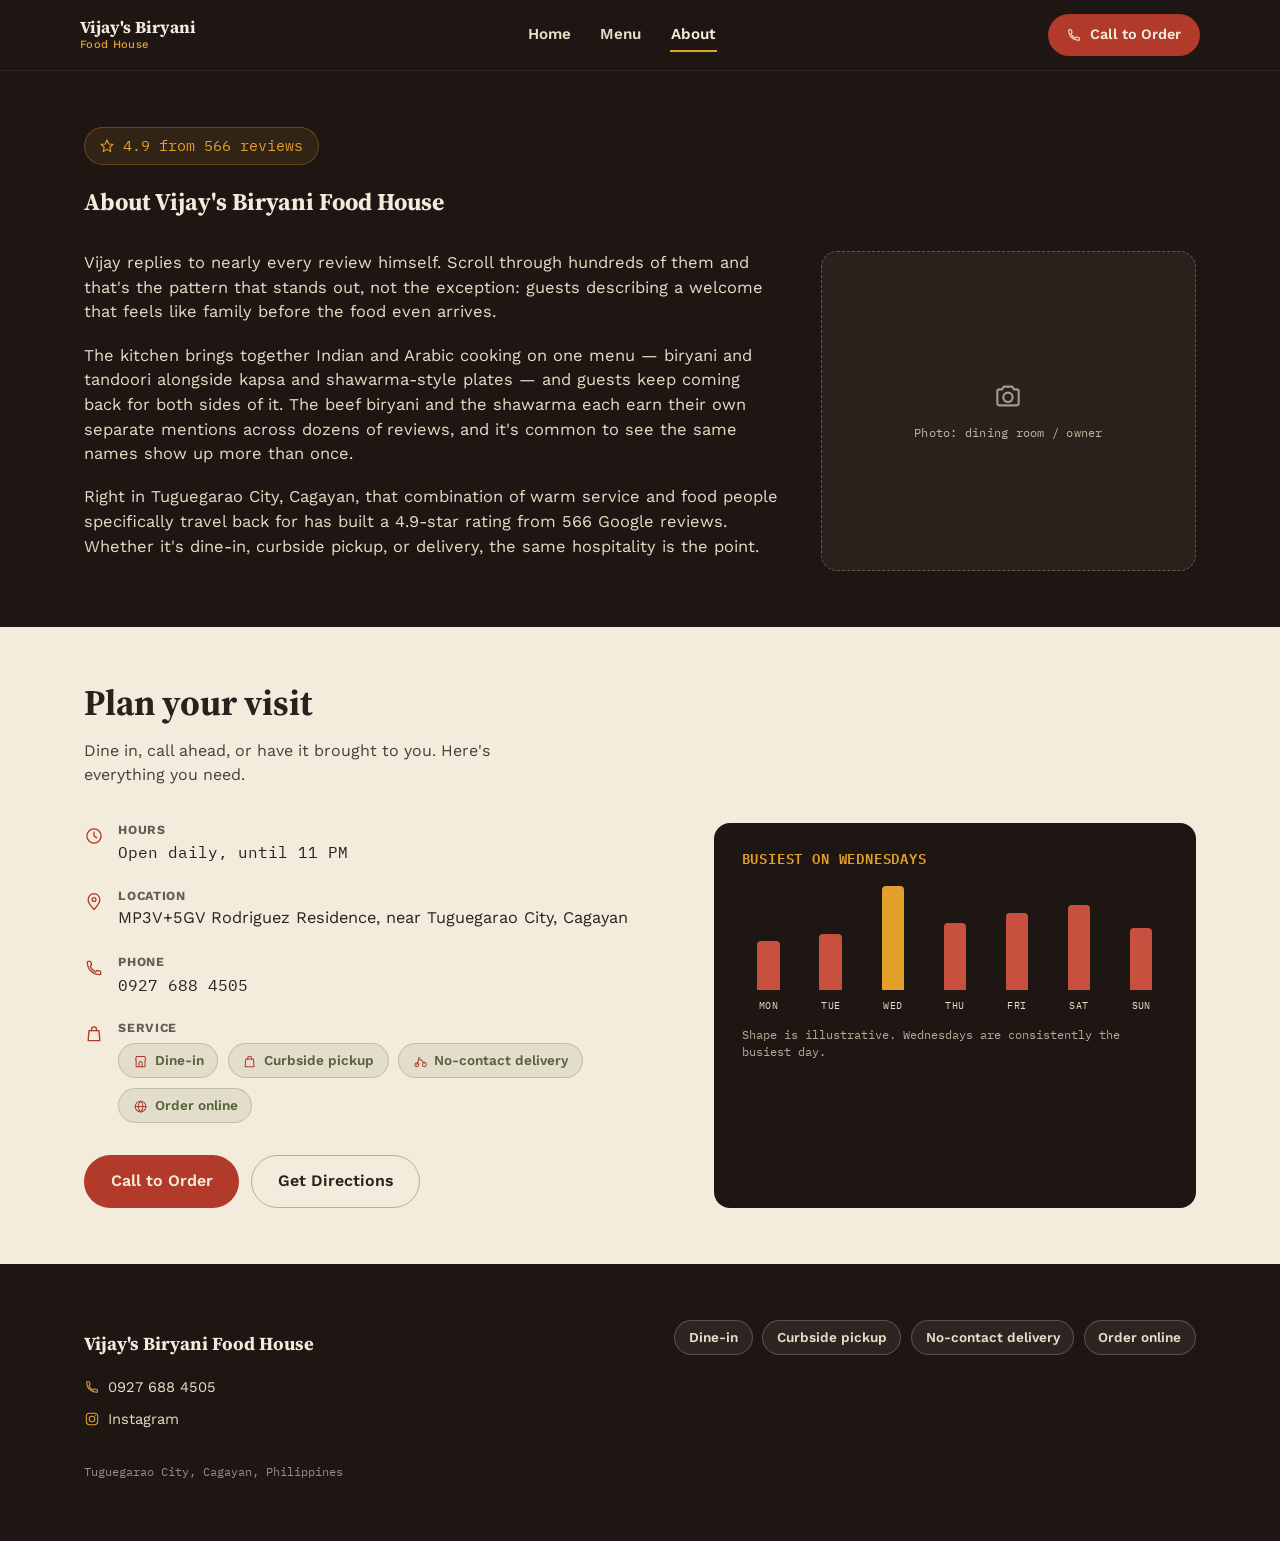
==== about.html @ c2e27585 "Add files via upload" ====
<!DOCTYPE html>
<html lang="en">
<head>
<meta charset="UTF-8">
<meta name="viewport" content="width=device-width, initial-scale=1">
<title>About | Vijay's Biryani Food House</title>
<meta name="description" content="The hospitality story behind Vijay's Biryani Food House in Tuguegarao City, plus hours, location, and how to reach us. Rated 4.9 stars from 566 Google reviews.">
<meta name="theme-color" content="#1E1613">
<link rel="icon" href="data:image/svg+xml,%3Csvg xmlns='http://www.w3.org/2000/svg' viewBox='0 0 100 100'%3E%3Crect width='100' height='100' rx='20' fill='%231E1613'/%3E%3Ccircle cx='50' cy='50' r='28' fill='none' stroke='%23E3A02A' stroke-width='6'/%3E%3Ccircle cx='50' cy='50' r='10' fill='%23B23A2A'/%3E%3C/svg%3E">
<link rel="preconnect" href="https://fonts.googleapis.com">
<link rel="preconnect" href="https://fonts.gstatic.com" crossorigin>
<link href="https://fonts.googleapis.com/css2?family=Work+Sans:wght@400;500;600;700&family=Source+Serif+4:ital,wght@0,600;0,700;1,600;1,700&family=IBM+Plex+Mono:wght@400;500;600&display=swap" rel="stylesheet">
<link rel="stylesheet" href="styles.css">
</head>
<body>

<a class="skip-link" href="#main">Skip to content</a>

<header class="site-header">
  <div class="header-inner">
    <a class="brand" href="index.html">Vijay's Biryani<span>Food House</span></a>
    <nav class="site-nav" aria-label="Primary">
      <a href="index.html">Home</a>
      <a href="menu.html">Menu</a>
      <a href="about.html" aria-current="page">About</a>
    </nav>
    <div class="header-actions">
      <a class="btn btn-primary header-cta" href="tel:+639276884505" aria-label="Call to Order">
        <svg class="icon" viewBox="0 0 24 24" fill="none" stroke="currentColor" stroke-width="1.6" stroke-linecap="round" stroke-linejoin="round" aria-hidden="true"><path d="M4 5c0-.6.4-1 1-1h2.2c.5 0 .9.3 1 .8l.8 3a1 1 0 0 1-.3 1L7.4 10a12 12 0 0 0 6.6 6.6l1.2-1.3a1 1 0 0 1 1-.3l3 .8c.5.1.8.5.8 1V19c0 .6-.4 1-1 1C10.5 20 4 13.5 4 5Z"/></svg>
        <span class="header-cta-label">Call to Order</span>
      </a>
      <button class="nav-toggle" type="button" aria-expanded="false" aria-controls="mobile-nav-panel" aria-label="Toggle menu">
        <svg class="icon icon-menu" viewBox="0 0 24 24" fill="none" stroke="currentColor" stroke-width="1.8" stroke-linecap="round" stroke-linejoin="round" aria-hidden="true"><path d="M4 7h16M4 12h16M4 17h16"/></svg>
        <svg class="icon icon-close" viewBox="0 0 24 24" fill="none" stroke="currentColor" stroke-width="1.8" stroke-linecap="round" stroke-linejoin="round" aria-hidden="true"><path d="M6 6l12 12M18 6 6 18"/></svg>
      </button>
    </div>
  </div>
  <nav class="mobile-nav-panel" id="mobile-nav-panel" aria-label="Primary mobile">
    <a href="index.html">Home</a>
    <a href="menu.html">Menu</a>
    <a href="about.html" aria-current="page">About</a>
  </nav>
</header>

<main id="main">

  <section id="story" class="section-char">
    <div class="container">
      <div class="section-head reveal">
        <span class="rating-badge">
          <svg class="icon" viewBox="0 0 24 24" fill="none" stroke="currentColor" stroke-width="1.6" stroke-linecap="round" stroke-linejoin="round" aria-hidden="true"><path d="m12 3 2.6 5.9 6.4.6-4.8 4.4 1.4 6.3L12 17.1 6.4 20.2l1.4-6.3-4.8-4.4 6.4-.6L12 3Z"/></svg>
          4.9 from 566 reviews
        </span>
        <h1>About Vijay's Biryani Food House</h1>
      </div>

      <div class="story-grid">
        <div class="story-copy reveal">
          <p>Vijay replies to nearly every review himself. Scroll through hundreds of them and that's the pattern that stands out, not the exception: guests describing a welcome that feels like family before the food even arrives.</p>
          <p>The kitchen brings together Indian and Arabic cooking on one menu — biryani and tandoori alongside kapsa and shawarma-style plates — and guests keep coming back for both sides of it. The beef biryani and the shawarma each earn their own separate mentions across dozens of reviews, and it's common to see the same names show up more than once.</p>
          <p>Right in Tuguegarao City, Cagayan, that combination of warm service and food people specifically travel back for has built a 4.9-star rating from 566 Google reviews. Whether it's dine-in, curbside pickup, or delivery, the same hospitality is the point.</p>
        </div>
        <div class="story-photo reveal">
          <div class="photo-placeholder on-char placeholder-lg" role="img" aria-label="Photo placeholder: interior or owner">
            <svg class="icon-lg" viewBox="0 0 24 24" fill="none" stroke="currentColor" stroke-width="1.6" stroke-linecap="round" stroke-linejoin="round" aria-hidden="true"><path d="M4 8.5C4 7.7 4.7 7 5.5 7h2l1-1.6c.2-.3.5-.4.9-.4h5.2c.4 0 .7.1.9.4L16.5 7h2c.8 0 1.5.7 1.5 1.5v9c0 .8-.7 1.5-1.5 1.5h-13A1.5 1.5 0 0 1 4 17.5v-9Z"/><circle cx="12" cy="13" r="3.5"/></svg>
            <span class="placeholder-caption">Photo: dining room / owner</span>
          </div>
        </div>
      </div>
      <!-- TODO: confirm owner's name with client for direct attribution -->
    </div>
  </section>

  <section id="visit" class="section-basmati">
    <div class="container">
      <div class="section-head reveal">
        <h2>Plan your visit</h2>
        <p>Dine in, call ahead, or have it brought to you. Here's everything you need.</p>
      </div>

      <div class="visit-grid">
        <div class="visit-facts reveal">

          <div class="fact-row">
            <svg class="icon" viewBox="0 0 24 24" fill="none" stroke="currentColor" stroke-width="1.6" stroke-linecap="round" stroke-linejoin="round" aria-hidden="true"><circle cx="12" cy="12" r="8.5"/><path d="M12 7.5V12l3.2 2"/></svg>
            <div>
              <h3>Hours</h3>
              <p class="mono">Open daily, until 11 PM</p>
            </div>
          </div>

          <div class="fact-row">
            <svg class="icon" viewBox="0 0 24 24" fill="none" stroke="currentColor" stroke-width="1.6" stroke-linecap="round" stroke-linejoin="round" aria-hidden="true"><path d="M12 21s7-7.2 7-12a7 7 0 1 0-14 0c0 4.8 7 12 7 12Z"/><circle cx="12" cy="9" r="2.3"/></svg>
            <div>
              <h3>Location</h3>
              <p>MP3V+5GV Rodriguez Residence, near Tuguegarao City, Cagayan</p>
            </div>
          </div>

          <div class="fact-row">
            <svg class="icon" viewBox="0 0 24 24" fill="none" stroke="currentColor" stroke-width="1.6" stroke-linecap="round" stroke-linejoin="round" aria-hidden="true"><path d="M4 5c0-.6.4-1 1-1h2.2c.5 0 .9.3 1 .8l.8 3a1 1 0 0 1-.3 1L7.4 10a12 12 0 0 0 6.6 6.6l1.2-1.3a1 1 0 0 1 1-.3l3 .8c.5.1.8.5.8 1V19c0 .6-.4 1-1 1C10.5 20 4 13.5 4 5Z"/></svg>
            <div>
              <h3>Phone</h3>
              <p class="mono">0927 688 4505</p>
            </div>
          </div>

          <div class="fact-row">
            <svg class="icon" viewBox="0 0 24 24" fill="none" stroke="currentColor" stroke-width="1.6" stroke-linecap="round" stroke-linejoin="round" aria-hidden="true"><path d="M6 8h12l1 12H5L6 8Z"/><path d="M9 8V6.5a3 3 0 0 1 6 0V8"/></svg>
            <div>
              <h3>Service</h3>
              <div class="badge-row">
                <span class="badge">
                  <svg class="icon" viewBox="0 0 24 24" fill="none" stroke="currentColor" stroke-width="1.6" stroke-linecap="round" stroke-linejoin="round" aria-hidden="true"><path d="M4 9.5 5.2 4h13.6L20 9.5"/><path d="M5 9.5V20h14V9.5"/><path d="M9.5 20v-5.5a2.5 2.5 0 0 1 5 0V20"/></svg>
                  Dine-in
                </span>
                <span class="badge">
                  <svg class="icon" viewBox="0 0 24 24" fill="none" stroke="currentColor" stroke-width="1.6" stroke-linecap="round" stroke-linejoin="round" aria-hidden="true"><path d="M6 8h12l1 12H5L6 8Z"/><path d="M9 8V6.5a3 3 0 0 1 6 0V8"/></svg>
                  Curbside pickup
                </span>
                <span class="badge">
                  <svg class="icon" viewBox="0 0 24 24" fill="none" stroke="currentColor" stroke-width="1.6" stroke-linecap="round" stroke-linejoin="round" aria-hidden="true"><circle cx="6" cy="17" r="3"/><circle cx="18" cy="17" r="3"/><path d="M6 17 9 9h4l3 4h3"/><path d="M9 9V6h2"/></svg>
                  No-contact delivery
                </span>
                <span class="badge">
                  <svg class="icon" viewBox="0 0 24 24" fill="none" stroke="currentColor" stroke-width="1.6" stroke-linecap="round" stroke-linejoin="round" aria-hidden="true"><circle cx="12" cy="12" r="8.5"/><path d="M3.5 12h17M12 3.5c2.5 2.3 3.8 5.3 3.8 8.5s-1.3 6.2-3.8 8.5c-2.5-2.3-3.8-5.3-3.8-8.5S9.5 5.8 12 3.5Z"/></svg>
                  Order online
                </span>
              </div>
            </div>
          </div>

          <div class="visit-actions">
            <a class="btn btn-primary" href="tel:+639276884505">Call to Order</a>
            <a class="btn btn-ghost-light" href="https://www.google.com/maps/search/?api=1&amp;query=MP3V%2B5GV+Tuguegarao+City%2C+Cagayan" target="_blank" rel="noopener">Get Directions</a>
          </div>
        </div>

        <div class="popular-times reveal">
          <h3>Busiest on Wednesdays</h3>
          <div class="bars">
            <div class="bar-col"><div class="bar" style="height:38%"></div><span class="bar-label">MON</span></div>
            <div class="bar-col"><div class="bar" style="height:44%"></div><span class="bar-label">TUE</span></div>
            <div class="bar-col is-peak"><div class="bar" style="height:100%"></div><span class="bar-label">WED</span></div>
            <div class="bar-col"><div class="bar" style="height:52%"></div><span class="bar-label">THU</span></div>
            <div class="bar-col"><div class="bar" style="height:60%"></div><span class="bar-label">FRI</span></div>
            <div class="bar-col"><div class="bar" style="height:66%"></div><span class="bar-label">SAT</span></div>
            <div class="bar-col"><div class="bar" style="height:48%"></div><span class="bar-label">SUN</span></div>
          </div>
          <p class="caption">Shape is illustrative. Wednesdays are consistently the busiest day.</p>
        </div>
      </div>
    </div>
  </section>

</main>

<footer class="site-footer">
  <div class="container footer-inner">
    <div>
      <p class="footer-brand">Vijay's Biryani Food House</p>
      <div class="footer-contact">
        <a href="tel:+639276884505">
          <svg class="icon" viewBox="0 0 24 24" fill="none" stroke="currentColor" stroke-width="1.6" stroke-linecap="round" stroke-linejoin="round" aria-hidden="true"><path d="M4 5c0-.6.4-1 1-1h2.2c.5 0 .9.3 1 .8l.8 3a1 1 0 0 1-.3 1L7.4 10a12 12 0 0 0 6.6 6.6l1.2-1.3a1 1 0 0 1 1-.3l3 .8c.5.1.8.5.8 1V19c0 .6-.4 1-1 1C10.5 20 4 13.5 4 5Z"/></svg>
          0927 688 4505
        </a>
        <a href="https://www.instagram.com/vijaysbriyanifoodhouse/" target="_blank" rel="noopener noreferrer">
          <svg class="icon" viewBox="0 0 24 24" fill="none" stroke="currentColor" stroke-width="1.6" stroke-linecap="round" stroke-linejoin="round" aria-hidden="true"><rect x="3.5" y="3.5" width="17" height="17" rx="5"/><circle cx="12" cy="12" r="4.2"/><circle cx="17" cy="7" r="0.9" fill="currentColor" stroke="none"/></svg>
          Instagram <!-- TODO: confirm handle and link with client before launch -->
        </a>
      </div>
    </div>

    <div class="badge-row">
      <span class="badge">Dine-in</span>
      <span class="badge">Curbside pickup</span>
      <span class="badge">No-contact delivery</span>
      <span class="badge">Order online</span>
    </div>
  </div>
  <div class="container">
    <p class="footer-fine">Tuguegarao City, Cagayan, Philippines</p>
  </div>
</footer>

<a class="sticky-cta" href="tel:+639276884505">
  <svg class="icon" viewBox="0 0 24 24" fill="none" stroke="currentColor" stroke-width="1.8" stroke-linecap="round" stroke-linejoin="round" aria-hidden="true"><path d="M4 5c0-.6.4-1 1-1h2.2c.5 0 .9.3 1 .8l.8 3a1 1 0 0 1-.3 1L7.4 10a12 12 0 0 0 6.6 6.6l1.2-1.3a1 1 0 0 1 1-.3l3 .8c.5.1.8.5.8 1V19c0 .6-.4 1-1 1C10.5 20 4 13.5 4 5Z"/></svg>
  Call to Order
</a>

<script src="script.js"></script>

</body>
</html>
---- styles.css ----
/* ============================================================
   STRUCTURAL LOGIC (per design brief, kept here so it isn't
   lost in revisions):
   Sections alternate --char (tandoor charcoal, kitchen-glow)
   and --basmati (dining-room cream), now applied across pages
   as well as within them. Hospitality/warmth moments (hero,
   Thank You Wall, the About story) are char. Practical/planning
   moments (menu, hours/location) are basmati. The footer returns
   to char to close the bracket the header opened. Shape system:
   buttons are full-pill, cards use a 16px soft radius, applied
   consistently throughout.
   ============================================================ */

:root {
  --char: #1E1613;
  --char-soft: #2A211C;
  --ember: #B23A2A;
  --ember-soft: #C8503F;
  --saffron: #E3A02A;
  --basmati: #F3ECDD;
  --basmati-dim: #E7DCC5;
  --coriander: #56643C;
  --ink: #2A211C;

  --font-display: "Source Serif 4", Georgia, serif;
  --font-body: "Work Sans", -apple-system, sans-serif;
  --font-mono: "IBM Plex Mono", ui-monospace, monospace;

  --radius-card: 16px;
  --radius-pill: 999px;

  --max-w: 72rem;
}

*, *::before, *::after { box-sizing: border-box; }
html { scroll-behavior: smooth; overflow-x: hidden; }
@media (prefers-reduced-motion: reduce) {
  html { scroll-behavior: auto; }
}

body {
  margin: 0;
  font-family: var(--font-body);
  background: var(--basmati);
  color: var(--ink);
  line-height: 1.5;
  -webkit-font-smoothing: antialiased;
  overflow-x: hidden;
}

img, svg { display: block; max-width: 100%; }
a { color: inherit; text-decoration: none; }

h1, h2, h3 { font-family: var(--font-display); font-weight: 700; margin: 0; line-height: 1.1; }

.container {
  max-width: var(--max-w);
  margin: 0 auto;
  padding-inline: 1.25rem;
}

.icon { width: 1.25rem; height: 1.25rem; flex-shrink: 0; }

/* -------------------- focus & a11y -------------------- */

.skip-link {
  position: absolute;
  left: 1rem;
  top: -3rem;
  background: var(--saffron);
  color: var(--char);
  padding: 0.6rem 1rem;
  border-radius: 8px;
  font-weight: 600;
  transition: top 0.2s ease;
  z-index: 100;
}
.skip-link:focus { top: 1rem; }

:focus-visible {
  outline: 3px solid var(--saffron);
  outline-offset: 2px;
}

/* -------------------- buttons -------------------- */

.btn {
  display: inline-flex;
  align-items: center;
  justify-content: center;
  gap: 0.5rem;
  white-space: nowrap;
  font-family: var(--font-body);
  font-weight: 600;
  font-size: 1rem;
  padding: 0.85rem 1.6rem;
  border-radius: var(--radius-pill);
  border: 1px solid transparent;
  cursor: pointer;
  transition: transform 0.15s ease;
}
@media (prefers-reduced-motion: reduce) { .btn { transition: none; } }
.btn:active { transform: scale(0.98); }

.btn-primary {
  background: var(--ember);
  color: var(--basmati);
}
.btn-primary:hover { background: var(--ember-soft); }

.btn-ghost-dark {
  background: transparent;
  color: var(--basmati);
  border-color: rgba(243, 236, 221, 0.4);
}
.btn-ghost-dark:hover { border-color: var(--basmati); }

.btn-ghost-light {
  background: transparent;
  color: var(--ink);
  border-color: rgba(42, 33, 28, 0.3);
}
.btn-ghost-light:hover { border-color: var(--ink); }

/* -------------------- header -------------------- */

.site-header {
  background: var(--char);
  position: sticky;
  top: 0;
  z-index: 40;
  border-bottom: 1px solid rgba(243, 236, 221, 0.08);
}
.header-inner {
  max-width: var(--max-w);
  margin: 0 auto;
  padding: 0.85rem 1rem;
  display: flex;
  align-items: center;
  justify-content: space-between;
  gap: 0.75rem;
  min-height: 64px;
}
.brand {
  font-family: var(--font-display);
  font-weight: 700;
  color: var(--basmati);
  font-size: 1.05rem;
  line-height: 1.2;
  min-width: 0;
  flex-shrink: 1;
}
.brand span { display: block; font-family: var(--font-body); font-weight: 500; font-size: 0.7rem; letter-spacing: 0.03em; color: var(--saffron); }
.header-cta { padding: 0.6rem 1.1rem; font-size: 0.9rem; flex-shrink: 0; }
.header-cta .icon { width: 1rem; height: 1rem; }

.header-actions { display: flex; align-items: center; gap: 0.5rem; flex-shrink: 0; }

/* -------------------- primary nav (desktop) -------------------- */

.site-nav {
  display: none;
  align-items: center;
  gap: 1.75rem;
  font-weight: 600;
  font-size: 0.95rem;
}
.site-nav a {
  color: var(--basmati-dim);
  padding: 0.3rem 0.05rem;
  border-bottom: 2px solid transparent;
}
.site-nav a:hover { color: var(--basmati); }
.site-nav a[aria-current="page"] { color: var(--basmati); border-bottom-color: var(--saffron); }

/* -------------------- nav toggle (mobile) -------------------- */

.nav-toggle {
  display: inline-flex;
  align-items: center;
  justify-content: center;
  width: 2.5rem;
  height: 2.5rem;
  background: transparent;
  border: 1px solid rgba(243, 236, 221, 0.3);
  border-radius: 8px;
  color: var(--basmati);
  cursor: pointer;
  flex-shrink: 0;
  padding: 0;
}
.nav-toggle .icon { width: 1.3rem; height: 1.3rem; }
.nav-toggle .icon-close { display: none; }
.nav-toggle[aria-expanded="true"] .icon-menu { display: none; }
.nav-toggle[aria-expanded="true"] .icon-close { display: block; }

.mobile-nav-panel {
  display: none;
  flex-direction: column;
  background: var(--char);
  border-top: 1px solid rgba(243, 236, 221, 0.08);
  padding: 0.25rem 1.25rem 1.25rem;
}
.mobile-nav-panel.is-open { display: flex; }
.mobile-nav-panel a {
  padding: 0.9rem 0.25rem;
  font-weight: 600;
  font-size: 1rem;
  color: var(--basmati-dim);
  border-bottom: 1px solid rgba(243, 236, 221, 0.08);
}
.mobile-nav-panel a:last-child { border-bottom: none; }
.mobile-nav-panel a[aria-current="page"] { color: var(--saffron); }

@media (min-width: 768px) {
  .site-nav { display: flex; }
  .nav-toggle { display: none; }
  .mobile-nav-panel { display: none !important; }
}

@media (max-width: 420px) {
  .brand { font-size: 0.92rem; }
  .header-cta { padding: 0.6rem 0.7rem; }
  .header-cta .header-cta-label { position: absolute; width: 1px; height: 1px; padding: 0; margin: -1px; overflow: hidden; clip: rect(0,0,0,0); white-space: nowrap; border: 0; }
}

/* -------------------- hero -------------------- */

.hero {
  background: var(--char);
  color: var(--basmati);
  padding-block: 3rem 4rem;
}
.hero-inner {
  max-width: 40rem;
}
.hero-eyebrow {
  display: inline-flex;
  align-items: center;
  gap: 0.4rem;
  font-family: var(--font-mono);
  font-size: 0.8rem;
  color: var(--saffron);
  margin-bottom: 1.25rem;
}
.hero-eyebrow .icon { width: 0.95rem; height: 0.95rem; color: var(--saffron); }
.hero h1 {
  font-size: clamp(2rem, 5.5vw + 0.6rem, 3.25rem);
  letter-spacing: -0.01em;
  margin-bottom: 1.1rem;
  max-width: 15ch;
}
.hero-sub {
  font-size: 1.05rem;
  color: var(--basmati-dim);
  max-width: 42ch;
  margin-bottom: 1.75rem;
}
.hero-actions {
  display: flex;
  flex-wrap: wrap;
  gap: 0.75rem;
}

/* page-hero: smaller variant used to open Menu (no hero image/CTA row) */
.hero.hero-page { padding-block: 2.75rem 3rem; }
.hero.hero-page h1 { max-width: 20ch; margin-bottom: 0.75rem; }
.hero.hero-page .hero-sub { margin-bottom: 0; }

/* -------------------- section shells -------------------- */

section { padding-block: 3.5rem; }
.section-basmati { background: var(--basmati); }
.section-char { background: var(--char); color: var(--basmati); }

.section-head { max-width: 38rem; margin-bottom: 2.25rem; }
.section-head h2 { font-size: clamp(1.6rem, 3vw + 0.6rem, 2.25rem); margin-bottom: 0.6rem; }
.section-head p { font-size: 1rem; max-width: 48ch; }
.section-basmati .section-head p { color: var(--char-soft); opacity: 0.85; }
.section-char .section-head p { color: var(--basmati-dim); }

/* -------------------- reveal on scroll -------------------- */

.reveal { opacity: 0; transform: translateY(18px); transition: opacity 0.6s ease, transform 0.6s ease; }
.reveal.is-visible { opacity: 1; transform: translateY(0); }
@media (prefers-reduced-motion: reduce) {
  .reveal { opacity: 1; transform: none; transition: none; }
}

/* -------------------- photo placeholder (reusable) -------------------- */

.photo-placeholder {
  border-radius: var(--radius-card);
  display: flex;
  flex-direction: column;
  align-items: center;
  justify-content: center;
  gap: 0.65rem;
  text-align: center;
  padding: 2rem 1rem;
  min-height: 220px;
}
.photo-placeholder .icon-lg { width: 2rem; height: 2rem; opacity: 0.65; }
.photo-placeholder .placeholder-caption {
  font-family: var(--font-mono);
  font-size: 0.78rem;
  letter-spacing: 0.02em;
  opacity: 0.8;
}
.photo-placeholder.on-basmati {
  background: var(--basmati-dim);
  border: 1px dashed rgba(42, 33, 28, 0.28);
  color: var(--char-soft);
}
.photo-placeholder.on-char {
  background: var(--char-soft);
  border: 1px dashed rgba(243, 236, 221, 0.28);
  color: var(--basmati-dim);
}
.photo-placeholder.placeholder-sm { min-height: 120px; padding: 1.25rem 1rem; margin-bottom: 1.1rem; }
.photo-placeholder.placeholder-lg { min-height: 320px; }

/* -------------------- home: dish teaser -------------------- */

.teaser-grid {
  display: grid;
  grid-template-columns: 1fr;
  gap: 1rem;
  margin-bottom: 2rem;
}
@media (min-width: 640px) { .teaser-grid { grid-template-columns: repeat(2, 1fr); } }
@media (min-width: 1024px) { .teaser-grid { grid-template-columns: repeat(4, 1fr); } }

.teaser-card {
  background: #FFFDF8;
  border: 1px solid rgba(42, 33, 28, 0.08);
  border-radius: var(--radius-card);
  padding: 1.35rem;
  display: flex;
  flex-direction: column;
  gap: 0.5rem;
}
.teaser-card h3 { font-family: var(--font-body); font-size: 1.02rem; font-weight: 700; }
.teaser-card .star { font-family: var(--font-mono); font-size: 0.78rem; color: var(--ember); }

/* -------------------- home: compact visit strip -------------------- */

.visit-strip {
  display: flex;
  flex-direction: column;
  gap: 1.75rem;
}
@media (min-width: 700px) {
  .visit-strip { flex-direction: row; align-items: center; justify-content: space-between; }
}
.visit-strip-facts { display: grid; gap: 1rem; }
.visit-strip-actions { display: flex; flex-wrap: wrap; gap: 0.75rem; flex-shrink: 0; }

/* -------------------- about: story -------------------- */

.story-grid {
  display: grid;
  grid-template-columns: 1fr;
  gap: 2rem;
  align-items: start;
}
@media (min-width: 900px) {
  .story-grid { grid-template-columns: 1.3fr 0.7fr; gap: 2.5rem; }
}
.story-copy p { font-size: 1.03rem; color: var(--basmati-dim); margin: 0 0 1.15rem; }
.story-copy p:last-child { margin-bottom: 0; }

/* -------------------- menu -------------------- */

.menu-groups {
  display: grid;
  grid-template-columns: 1fr;
  gap: 1.25rem;
}
@media (min-width: 640px) {
  .menu-groups { grid-template-columns: repeat(2, 1fr); }
}
@media (min-width: 1024px) {
  .menu-groups { grid-template-columns: repeat(3, 1fr); }
}

.menu-card {
  background: #FFFDF8;
  border: 1px solid rgba(42, 33, 28, 0.08);
  border-radius: var(--radius-card);
  padding: 1.5rem;
}
.menu-card h3 {
  font-size: 1.05rem;
  font-family: var(--font-body);
  font-weight: 700;
  text-transform: uppercase;
  letter-spacing: 0.04em;
  color: var(--ember);
  margin-bottom: 1rem;
}
.menu-card ul { list-style: none; margin: 0; padding: 0; display: grid; gap: 0.65rem; }
.menu-card li {
  display: flex;
  align-items: baseline;
  justify-content: space-between;
  gap: 0.75rem;
  font-size: 0.98rem;
  border-bottom: 1px dashed rgba(42, 33, 28, 0.12);
  padding-bottom: 0.6rem;
}
.menu-card li:last-child { border-bottom: none; padding-bottom: 0; }
.menu-card .star {
  color: var(--saffron);
  font-size: 0.85rem;
  flex-shrink: 0;
}

.price-note {
  margin-top: 2rem;
  font-family: var(--font-mono);
  font-size: 0.9rem;
  color: var(--char-soft);
  opacity: 0.8;
}

/* -------------------- thank you wall -------------------- */

.stamp-grid {
  display: grid;
  grid-template-columns: 1fr;
  gap: 1.75rem;
}
@media (min-width: 640px) { .stamp-grid { grid-template-columns: repeat(2, 1fr); } }
@media (min-width: 1024px) { .stamp-grid { grid-template-columns: repeat(3, 1fr); } }

.rating-badge {
  display: inline-flex;
  align-items: center;
  gap: 0.5rem;
  font-family: var(--font-mono);
  font-size: 0.95rem;
  color: var(--saffron);
  background: rgba(227, 160, 42, 0.1);
  border: 1px solid rgba(227, 160, 42, 0.3);
  border-radius: var(--radius-pill);
  padding: 0.4rem 0.9rem;
  margin-bottom: 1.5rem;
}
.rating-badge .icon { width: 1rem; height: 1rem; }

.stamp-card {
  background: var(--basmati);
  color: var(--ink);
  border-radius: var(--radius-card);
  padding: 1.5rem 1.5rem 1.75rem;
  position: relative;
  box-shadow: 0 14px 30px rgba(0,0,0,0.28);
  clip-path: polygon(
    0% 2%, 4% 0%, 8% 2%, 12% 0%, 16% 2%, 20% 0%, 24% 2%, 28% 0%, 32% 2%, 36% 0%,
    40% 2%, 44% 0%, 48% 2%, 52% 0%, 56% 2%, 60% 0%, 64% 2%, 68% 0%, 72% 2%, 76% 0%,
    80% 2%, 84% 0%, 88% 2%, 92% 0%, 96% 2%, 100% 0%,
    100% 100%, 0% 100%
  );
}
.stamp-card:nth-child(odd) { transform: rotate(-1.4deg); }
.stamp-card:nth-child(even) { transform: rotate(1.2deg); }
.stamp-card p {
  font-size: 0.98rem;
  margin: 0 0 1.25rem;
}
.stamp-signoff {
  display: inline-flex;
  align-items: center;
  gap: 0.4rem;
  font-family: var(--font-mono);
  font-weight: 600;
  font-size: 0.85rem;
  color: var(--basmati);
  background: var(--ember);
  border-radius: var(--radius-pill);
  padding: 0.35rem 0.8rem;
  transform: rotate(-2deg);
}

/* -------------------- visit / hours / popular times -------------------- */

.visit-grid {
  display: grid;
  grid-template-columns: 1fr;
  gap: 2.5rem;
}
@media (min-width: 900px) {
  .visit-grid { grid-template-columns: 1.1fr 0.9fr; }
}

.visit-facts { display: grid; gap: 1.5rem; }
.fact-row { display: flex; gap: 0.9rem; align-items: flex-start; }
.fact-row .icon { color: var(--ember); margin-top: 0.2rem; }
.fact-row h3 { font-family: var(--font-body); font-size: 0.78rem; text-transform: uppercase; letter-spacing: 0.05em; font-weight: 700; color: var(--char-soft); opacity: 0.7; margin-bottom: 0.25rem; }
.fact-row p { margin: 0; font-size: 1.02rem; }
.fact-row .mono { font-family: var(--font-mono); }

.section-char .fact-row h3 { color: var(--basmati-dim); opacity: 0.75; }

.badge-row { display: flex; flex-wrap: wrap; gap: 0.6rem; margin-top: 0.5rem; }
.badge {
  display: inline-flex;
  align-items: center;
  gap: 0.4rem;
  font-size: 0.85rem;
  font-weight: 600;
  background: rgba(86, 100, 60, 0.1);
  color: var(--coriander);
  border: 1px solid rgba(86, 100, 60, 0.25);
  border-radius: var(--radius-pill);
  padding: 0.4rem 0.85rem;
}
.badge .icon { width: 0.95rem; height: 0.95rem; }

.visit-actions { display: flex; flex-wrap: wrap; gap: 0.75rem; margin-top: 0.5rem; }

.popular-times {
  background: var(--char);
  color: var(--basmati);
  border-radius: var(--radius-card);
  padding: 1.75rem;
}
.popular-times h3 {
  font-family: var(--font-mono);
  font-size: 0.85rem;
  text-transform: uppercase;
  letter-spacing: 0.06em;
  color: var(--saffron);
  margin-bottom: 1.25rem;
  font-weight: 600;
}
.bars {
  display: grid;
  grid-template-columns: repeat(7, 1fr);
  align-items: end;
  gap: 0.5rem;
  height: 8rem;
  margin-bottom: 0.75rem;
}
.bar-col { display: flex; flex-direction: column; align-items: center; justify-content: flex-end; height: 100%; gap: 0.5rem; }
.bar {
  width: 100%;
  max-width: 1.4rem;
  background: var(--ember-soft);
  border-radius: 4px 4px 0 0;
}
.bar-col.is-peak .bar { background: var(--saffron); }
.bar-label { font-family: var(--font-mono); font-size: 0.65rem; color: var(--basmati-dim); letter-spacing: 0.03em; }
.popular-times .caption { font-family: var(--font-mono); font-size: 0.72rem; color: var(--basmati-dim); opacity: 0.75; margin-top: 0.5rem; }

/* -------------------- footer -------------------- */

.site-footer {
  background: var(--char);
  color: var(--basmati-dim);
  padding-block: 2.5rem 6rem;
}
.footer-inner {
  display: flex;
  flex-direction: column;
  gap: 1.5rem;
}
@media (min-width: 768px) {
  .footer-inner { flex-direction: row; justify-content: space-between; align-items: flex-start; }
}
.footer-brand { font-family: var(--font-display); font-size: 1.15rem; color: var(--basmati); font-weight: 700; }
.footer-contact { display: grid; gap: 0.6rem; margin-top: 1rem; font-size: 0.92rem; }
.footer-contact a { display: inline-flex; align-items: center; gap: 0.5rem; }
.footer-contact .icon { width: 1rem; height: 1rem; color: var(--saffron); }
.footer-fine { font-family: var(--font-mono); font-size: 0.78rem; opacity: 0.6; margin-top: 2rem; }

/* coriander-on-basmati badge fails AA when reused on the dark footer; override for that context */
.site-footer .badge {
  color: var(--basmati-dim);
  background: rgba(243, 236, 221, 0.07);
  border-color: rgba(243, 236, 221, 0.22);
}

@media (min-width: 768px) {
  .site-footer { padding-block: 3rem; }
}

/* -------------------- sticky mobile CTA -------------------- */

.sticky-cta {
  position: fixed;
  left: 1rem;
  right: 1rem;
  bottom: 1rem;
  z-index: 50;
  background: var(--ember);
  color: var(--basmati);
  display: flex;
  align-items: center;
  justify-content: center;
  gap: 0.5rem;
  font-weight: 700;
  padding: 0.9rem 1rem;
  padding-bottom: calc(0.9rem + env(safe-area-inset-bottom, 0px));
  border-radius: var(--radius-pill);
  box-shadow: 0 10px 30px rgba(0,0,0,0.35);
}
@media (min-width: 768px) {
  .sticky-cta { display: none; }
}
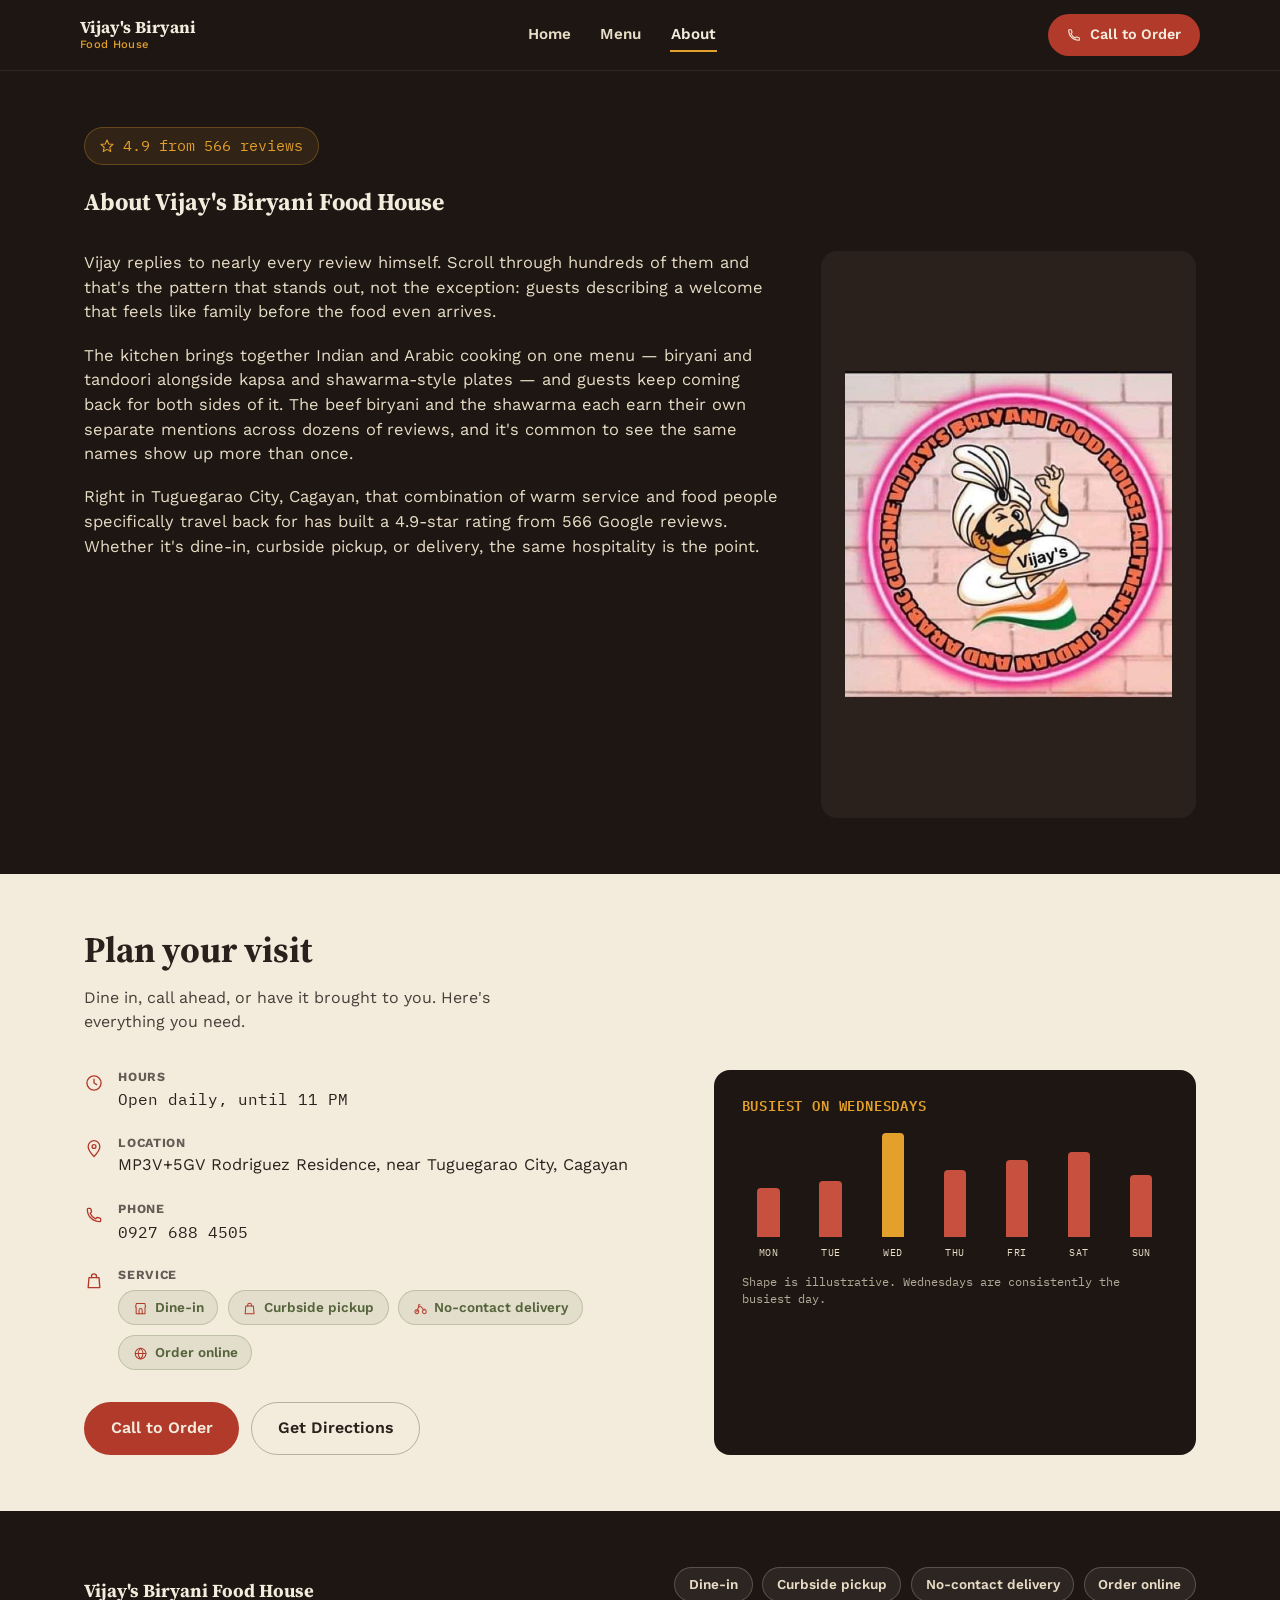
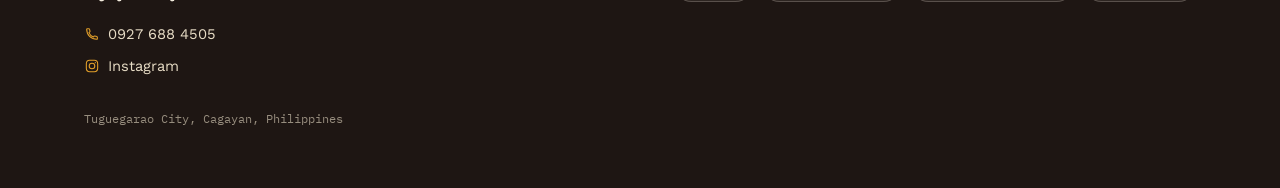
==== commit 2bd93d67: "Add files via upload" ====
--- a/about.html
+++ b/about.html
@@ -61,10 +61,7 @@
           <p>Right in Tuguegarao City, Cagayan, that combination of warm service and food people specifically travel back for has built a 4.9-star rating from 566 Google reviews. Whether it's dine-in, curbside pickup, or delivery, the same hospitality is the point.</p>
         </div>
         <div class="story-photo reveal">
-          <div class="photo-placeholder on-char placeholder-lg" role="img" aria-label="Photo placeholder: interior or owner">
-            <svg class="icon-lg" viewBox="0 0 24 24" fill="none" stroke="currentColor" stroke-width="1.6" stroke-linecap="round" stroke-linejoin="round" aria-hidden="true"><path d="M4 8.5C4 7.7 4.7 7 5.5 7h2l1-1.6c.2-.3.5-.4.9-.4h5.2c.4 0 .7.1.9.4L16.5 7h2c.8 0 1.5.7 1.5 1.5v9c0 .8-.7 1.5-1.5 1.5h-13A1.5 1.5 0 0 1 4 17.5v-9Z"/><circle cx="12" cy="13" r="3.5"/></svg>
-            <span class="placeholder-caption">Photo: dining room / owner</span>
-          </div>
+          <img class="site-photo photo-logo" src="vijaylogo.jpg" alt="Vijay's Biryani Food House logo" loading="lazy" width="567" height="567">
         </div>
       </div>
       <!-- TODO: confirm owner's name with client for direct attribution -->
@@ -132,7 +129,7 @@
 
           <div class="visit-actions">
             <a class="btn btn-primary" href="tel:+639276884505">Call to Order</a>
-            <a class="btn btn-ghost-light" href="https://www.google.com/maps/search/?api=1&amp;query=MP3V%2B5GV+Tuguegarao+City%2C+Cagayan" target="_blank" rel="noopener">Get Directions</a>
+            <a class="btn btn-ghost-light" href="https://www.google.com/maps/search/?api=1&amp;query=MP3V%2B5GV+Tuguegarao+City%2C+Cagayan" target="_blank" rel="noopener noreferrer">Get Directions</a>
           </div>
         </div>
 
@@ -166,7 +163,7 @@
         </a>
         <a href="https://www.instagram.com/vijaysbriyanifoodhouse/" target="_blank" rel="noopener noreferrer">
           <svg class="icon" viewBox="0 0 24 24" fill="none" stroke="currentColor" stroke-width="1.6" stroke-linecap="round" stroke-linejoin="round" aria-hidden="true"><rect x="3.5" y="3.5" width="17" height="17" rx="5"/><circle cx="12" cy="12" r="4.2"/><circle cx="17" cy="7" r="0.9" fill="currentColor" stroke="none"/></svg>
-          Instagram <!-- TODO: confirm handle and link with client before launch -->
+          Instagram
         </a>
       </div>
     </div>
--- a/styles.css
+++ b/styles.css
@@ -319,6 +319,23 @@
 }
 .photo-placeholder.placeholder-sm { min-height: 120px; padding: 1.25rem 1rem; margin-bottom: 1.1rem; }
 .photo-placeholder.placeholder-lg { min-height: 320px; }
+
+/* -------------------- real photos (replaces placeholder once image exists) -------------------- */
+
+.site-photo {
+  display: block;
+  width: 100%;
+  border-radius: var(--radius-card);
+  object-fit: cover;
+}
+.site-photo.photo-lg { aspect-ratio: 16 / 10; }
+.site-photo.photo-sm { aspect-ratio: 4 / 3; margin-bottom: 1.1rem; }
+.site-photo.photo-logo {
+  aspect-ratio: 1 / 1;
+  object-fit: contain;
+  background: var(--char-soft);
+  padding: 1.5rem;
+}
 
 /* -------------------- home: dish teaser -------------------- */
 
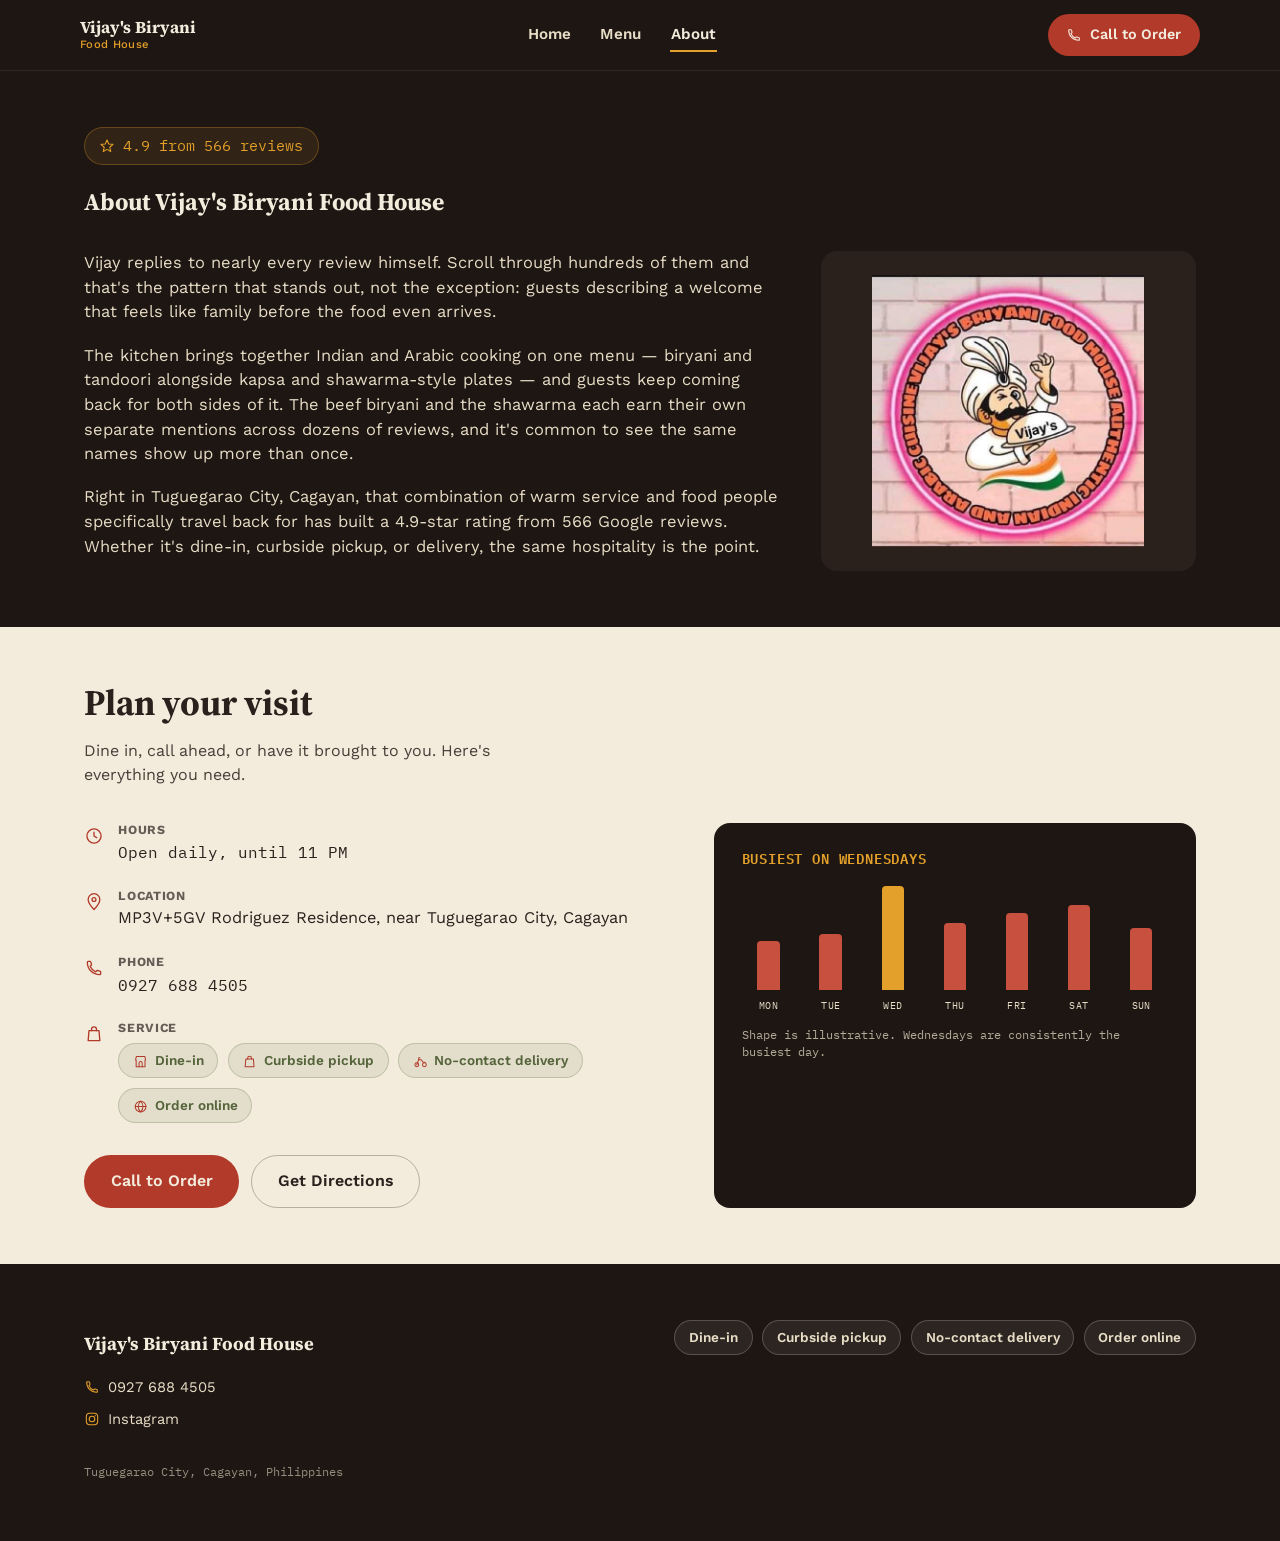
==== commit 0a11ff48: "Add files via upload" ====
--- a/about.html
+++ b/about.html
@@ -11,6 +11,36 @@
 <link rel="preconnect" href="https://fonts.gstatic.com" crossorigin>
 <link href="https://fonts.googleapis.com/css2?family=Work+Sans:wght@400;500;600;700&family=Source+Serif+4:ital,wght@0,600;0,700;1,600;1,700&family=IBM+Plex+Mono:wght@400;500;600&display=swap" rel="stylesheet">
 <link rel="stylesheet" href="styles.css">
+<!-- TODO: replace "url" and "image" below with the final vijaysbiryanifoodhouse.com domain once it's live -->
+<script type="application/ld+json">
+{
+  "@context": "https://schema.org",
+  "@type": "Restaurant",
+  "name": "Vijay's Biryani Food House",
+  "image": "https://vijaysbiryanifoodhouse.com/main.jpg",
+  "url": "https://vijaysbiryanifoodhouse.com/",
+  "telephone": "+639276884505",
+  "priceRange": "₱1–₱500",
+  "servesCuisine": ["Indian", "Arabic"],
+  "address": {
+    "@type": "PostalAddress",
+    "streetAddress": "MP3V+5GV Rodriguez Residence",
+    "addressLocality": "Tuguegarao City",
+    "addressRegion": "Cagayan",
+    "addressCountry": "PH"
+  },
+  "aggregateRating": {
+    "@type": "AggregateRating",
+    "ratingValue": "4.9",
+    "reviewCount": "566"
+  },
+  "sameAs": [
+    "https://www.instagram.com/vijaysbriyanifoodhouse/"
+  ],
+  "menu": "https://vijaysbiryanifoodhouse.com/menu.html",
+  "acceptsReservations": "False"
+}
+</script>
 </head>
 <body>
 
--- a/styles.css
+++ b/styles.css
@@ -328,10 +328,10 @@
   border-radius: var(--radius-card);
   object-fit: cover;
 }
-.site-photo.photo-lg { aspect-ratio: 16 / 10; }
-.site-photo.photo-sm { aspect-ratio: 4 / 3; margin-bottom: 1.1rem; }
+.site-photo.photo-lg { height: 320px; }
+.site-photo.photo-sm { height: 120px; margin-bottom: 1.1rem; }
 .site-photo.photo-logo {
-  aspect-ratio: 1 / 1;
+  height: 320px;
   object-fit: contain;
   background: var(--char-soft);
   padding: 1.5rem;
